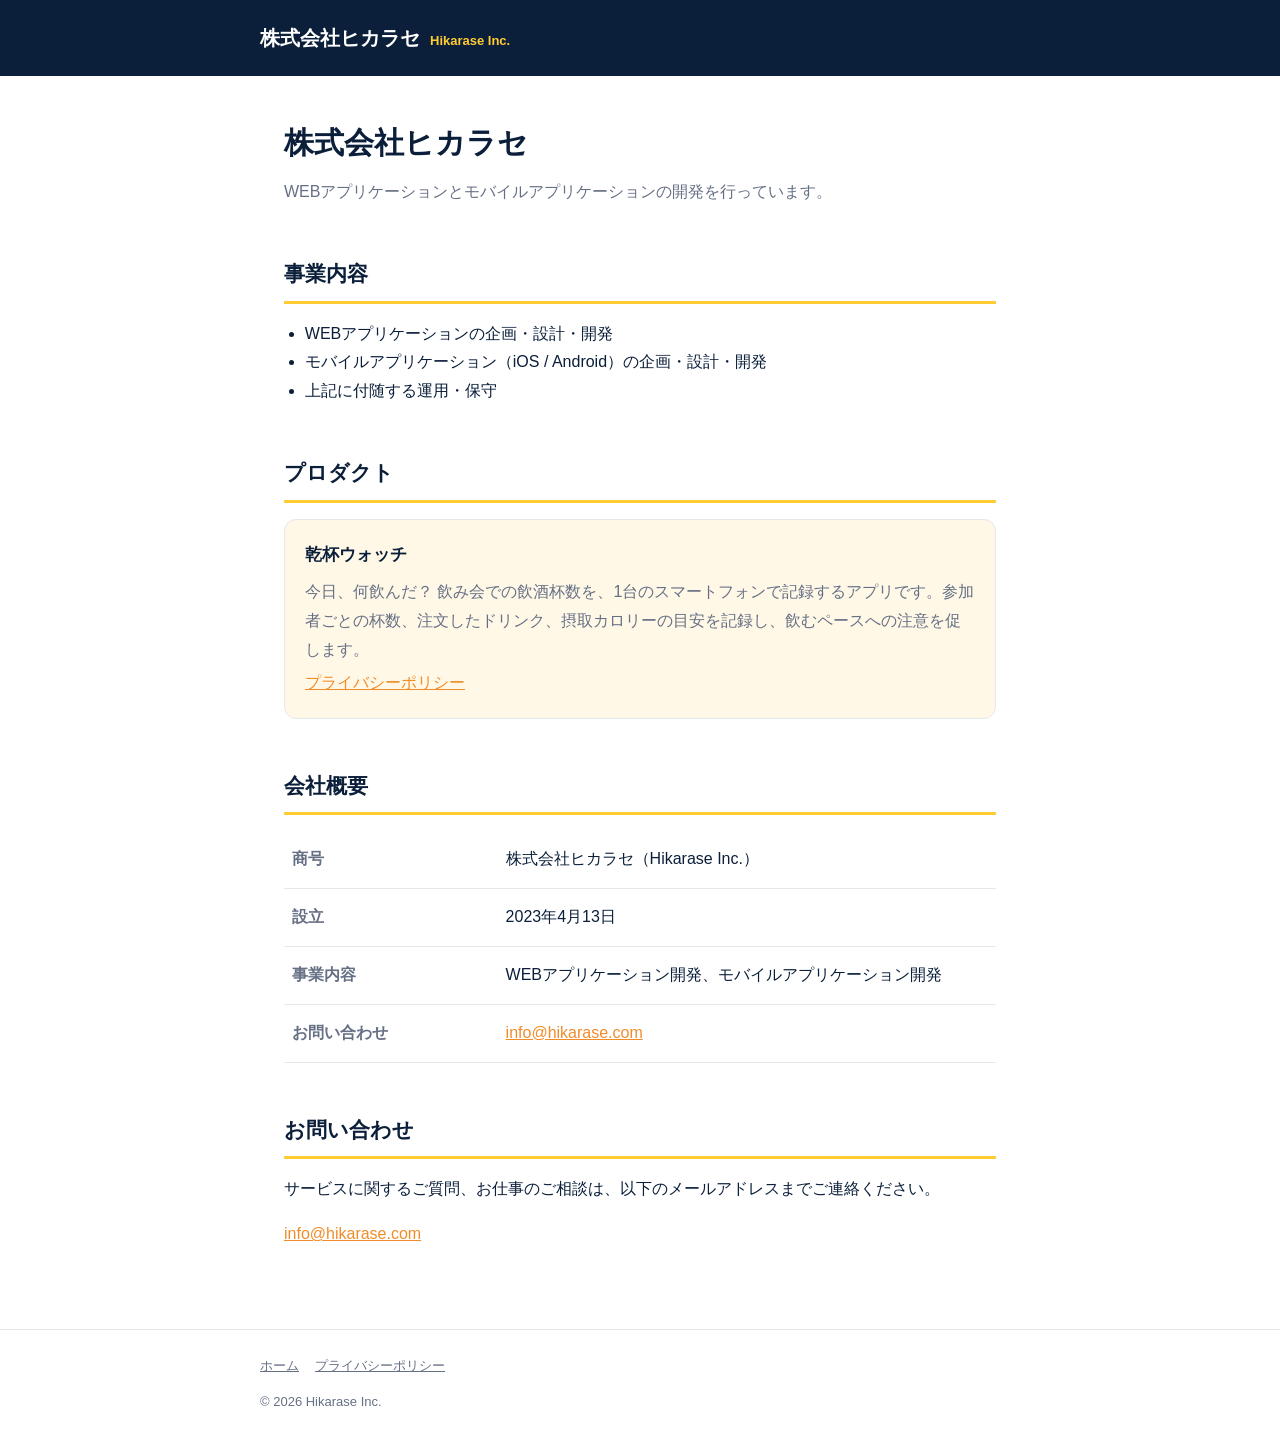
==== index.html @ 6e900e34 "コーポレートサイトを公開 株式会社ヒカラセの会社概要と、乾杯ウォッチのプライバシーポリシーを掲載する。 Apple Developer Program の法人登録には、法人ドメインで公開された 機能す" ====
<!DOCTYPE html>
<html lang="ja">
<head>
<meta charset="utf-8">
<meta name="viewport" content="width=device-width, initial-scale=1">
<title>株式会社ヒカラセ</title>
<meta name="description" content="株式会社ヒカラセは、WEBアプリケーションおよびモバイルアプリケーションの開発を行っています。">
<link rel="stylesheet" href="/style.css">
</head>
<body>
<header>
  <div class="inner">
    <a href="/">株式会社ヒカラセ</a><span class="en">Hikarase Inc.</span>
  </div>
</header>

<main>
  <h1>株式会社ヒカラセ</h1>
  <p class="lead">WEBアプリケーションとモバイルアプリケーションの開発を行っています。</p>

  <h2>事業内容</h2>
  <ul>
    <li>WEBアプリケーションの企画・設計・開発</li>
    <li>モバイルアプリケーション（iOS / Android）の企画・設計・開発</li>
    <li>上記に付随する運用・保守</li>
  </ul>

  <h2>プロダクト</h2>
  <div class="product">
    <h3>乾杯ウォッチ</h3>
    <p>今日、何飲んだ？ 飲み会での飲酒杯数を、1台のスマートフォンで記録するアプリです。参加者ごとの杯数、注文したドリンク、摂取カロリーの目安を記録し、飲むペースへの注意を促します。</p>
    <p><a href="/privacy/">プライバシーポリシー</a></p>
  </div>

  <h2>会社概要</h2>
  <table>
    <tr><th>商号</th><td>株式会社ヒカラセ（Hikarase Inc.）</td></tr>
    <tr><th>設立</th><td>2023年4月13日</td></tr>
    <tr><th>事業内容</th><td>WEBアプリケーション開発、モバイルアプリケーション開発</td></tr>
    <tr><th>お問い合わせ</th><td><a href="mailto:info@hikarase.com">info@hikarase.com</a></td></tr>
  </table>

  <h2>お問い合わせ</h2>
  <p>サービスに関するご質問、お仕事のご相談は、以下のメールアドレスまでご連絡ください。</p>
  <p><a href="mailto:info@hikarase.com">info@hikarase.com</a></p>
</main>

<footer>
  <div class="inner">
    <a href="/">ホーム</a><a href="/privacy/">プライバシーポリシー</a>
    <p>&copy; 2026 Hikarase Inc.</p>
  </div>
</footer>
</body>
</html>
---- style.css ----
:root {
  --navy: #0b1f3a;
  --gold: #ffcc33;
  --orange: #f28c28;
  --cream: #fff8e7;
  --gray: #667085;
  --border: #e4e7ec;
}
* { box-sizing: border-box; }
body {
  margin: 0;
  font-family: -apple-system, BlinkMacSystemFont, "Hiragino Sans", "Noto Sans JP", sans-serif;
  color: var(--navy);
  background: #fff;
  line-height: 1.8;
}
header {
  background: var(--navy);
  color: #fff;
  padding: 20px 24px;
}
header .inner, main, footer .inner {
  max-width: 760px;
  margin: 0 auto;
}
header a { color: #fff; text-decoration: none; font-size: 20px; font-weight: 800; }
header .en { color: var(--gold); font-size: 13px; font-weight: 700; margin-left: 10px; }
main { padding: 40px 24px 64px; }
h1 { font-size: 30px; margin: 0 0 8px; }
h2 {
  font-size: 21px;
  margin: 48px 0 16px;
  padding-bottom: 8px;
  border-bottom: 3px solid var(--gold);
}
h3 { font-size: 17px; margin: 28px 0 8px; }
.lead { color: var(--gray); margin: 0 0 8px; }
table { width: 100%; border-collapse: collapse; margin: 8px 0; }
th, td { text-align: left; padding: 14px 8px; border-bottom: 1px solid var(--border); vertical-align: top; }
th { width: 30%; color: var(--gray); font-weight: 700; white-space: nowrap; }
.product {
  border: 1px solid var(--border);
  border-radius: 12px;
  padding: 20px;
  background: var(--cream);
}
.product h3 { margin-top: 0; }
.product p { margin: 4px 0 0; color: var(--gray); }
a { color: var(--orange); }
footer {
  border-top: 1px solid var(--border);
  padding: 24px;
  color: var(--gray);
  font-size: 13px;
}
footer a { color: var(--gray); margin-right: 16px; }
ul { padding-left: 1.3em; }
@media (max-width: 560px) {
  th, td { display: block; width: 100%; padding: 6px 0; }
  th { border-bottom: none; padding-top: 14px; }
}
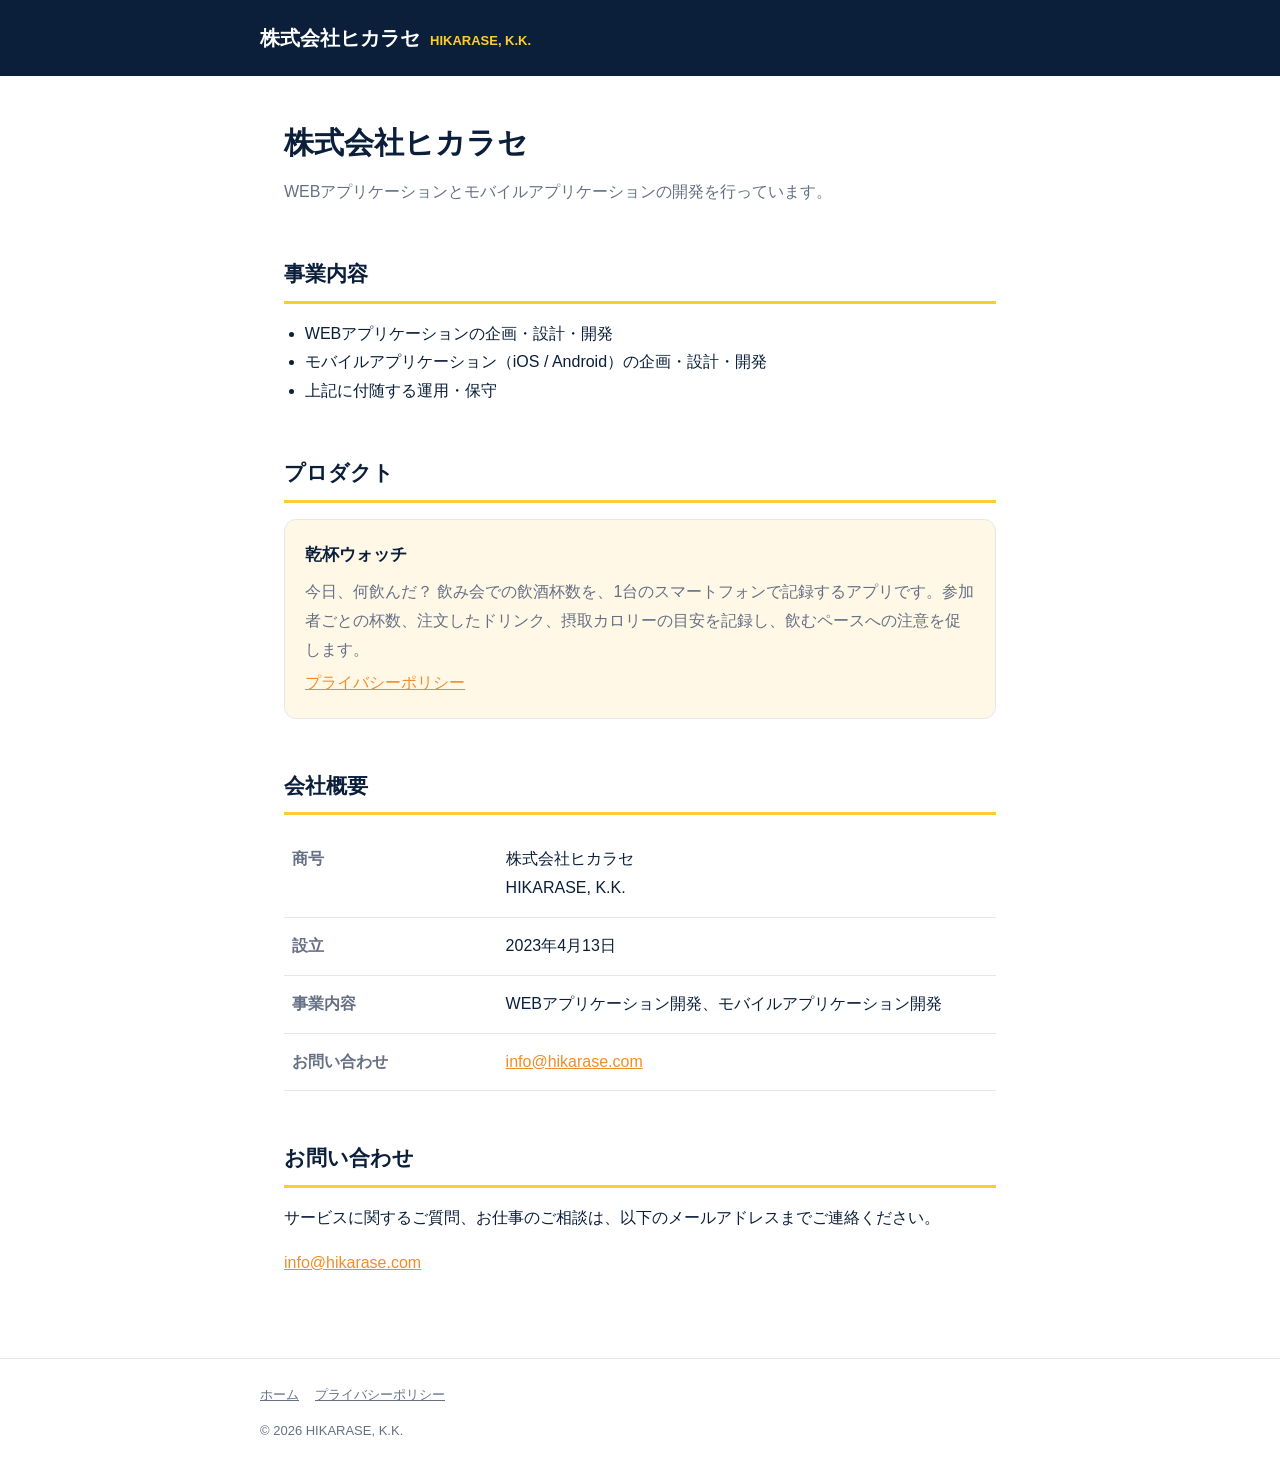
==== commit 803541e3: "法人名の英語表記を D&B の登録に合わせる Dun & Bradstreet に既存レコードがあり、法人名が HIKARASE, K.K. として 登録されていた。K.K. は Kabushiki " ====
--- a/index.html
+++ b/index.html
@@ -10,7 +10,7 @@
 <body>
 <header>
   <div class="inner">
-    <a href="/">株式会社ヒカラセ</a><span class="en">Hikarase Inc.</span>
+    <a href="/">株式会社ヒカラセ</a><span class="en">HIKARASE, K.K.</span>
   </div>
 </header>
 
@@ -34,7 +34,7 @@
 
   <h2>会社概要</h2>
   <table>
-    <tr><th>商号</th><td>株式会社ヒカラセ（Hikarase Inc.）</td></tr>
+    <tr><th>商号</th><td>株式会社ヒカラセ<br>HIKARASE, K.K.</td></tr>
     <tr><th>設立</th><td>2023年4月13日</td></tr>
     <tr><th>事業内容</th><td>WEBアプリケーション開発、モバイルアプリケーション開発</td></tr>
     <tr><th>お問い合わせ</th><td><a href="mailto:info@hikarase.com">info@hikarase.com</a></td></tr>
@@ -48,7 +48,7 @@
 <footer>
   <div class="inner">
     <a href="/">ホーム</a><a href="/privacy/">プライバシーポリシー</a>
-    <p>&copy; 2026 Hikarase Inc.</p>
+    <p>&copy; 2026 HIKARASE, K.K.</p>
   </div>
 </footer>
 </body>
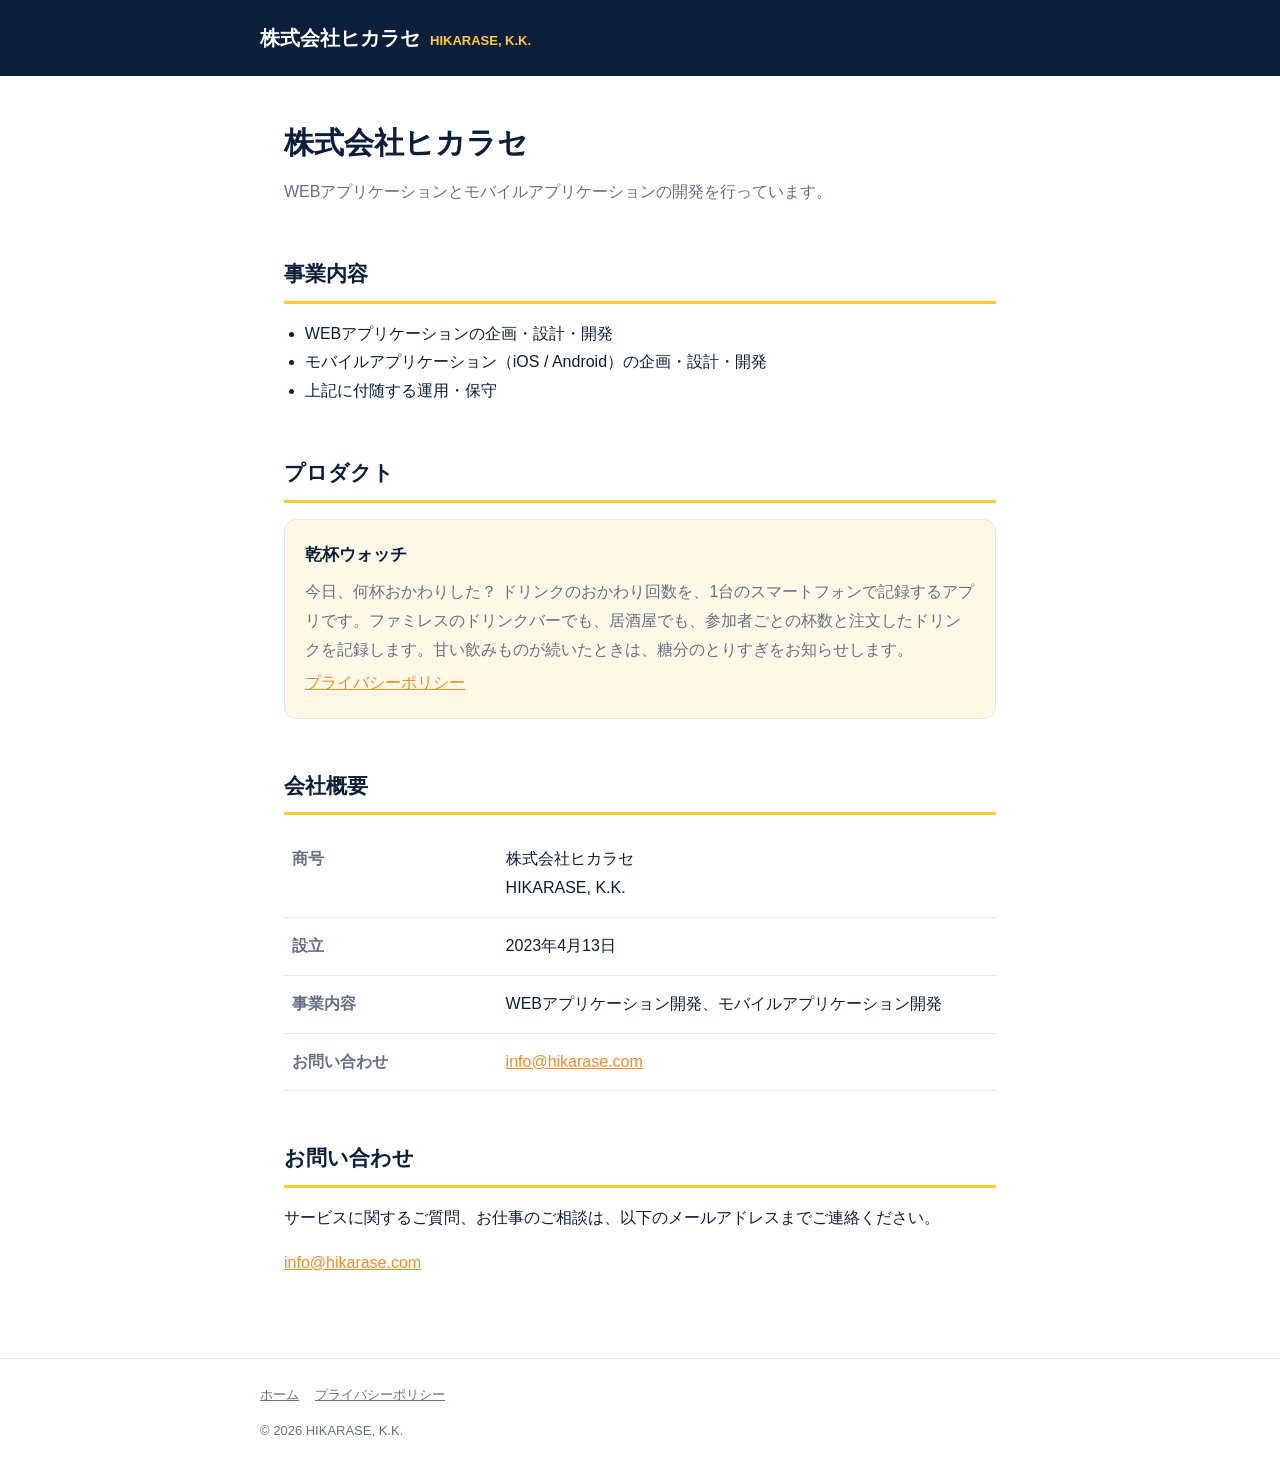
==== commit 6aae9371: "プロダクトの紹介をおかわり記録の主題に書き直す 「飲み会での飲酒杯数を記録」「飲むペースへの注意」と、転換前の 説明のままだった。このページは App Store のサポートURLとして 登録している" ====
--- a/index.html
+++ b/index.html
@@ -28,7 +28,7 @@
   <h2>プロダクト</h2>
   <div class="product">
     <h3>乾杯ウォッチ</h3>
-    <p>今日、何飲んだ？ 飲み会での飲酒杯数を、1台のスマートフォンで記録するアプリです。参加者ごとの杯数、注文したドリンク、摂取カロリーの目安を記録し、飲むペースへの注意を促します。</p>
+    <p>今日、何杯おかわりした？ ドリンクのおかわり回数を、1台のスマートフォンで記録するアプリです。ファミレスのドリンクバーでも、居酒屋でも、参加者ごとの杯数と注文したドリンクを記録します。甘い飲みものが続いたときは、糖分のとりすぎをお知らせします。</p>
     <p><a href="/privacy/">プライバシーポリシー</a></p>
   </div>
 
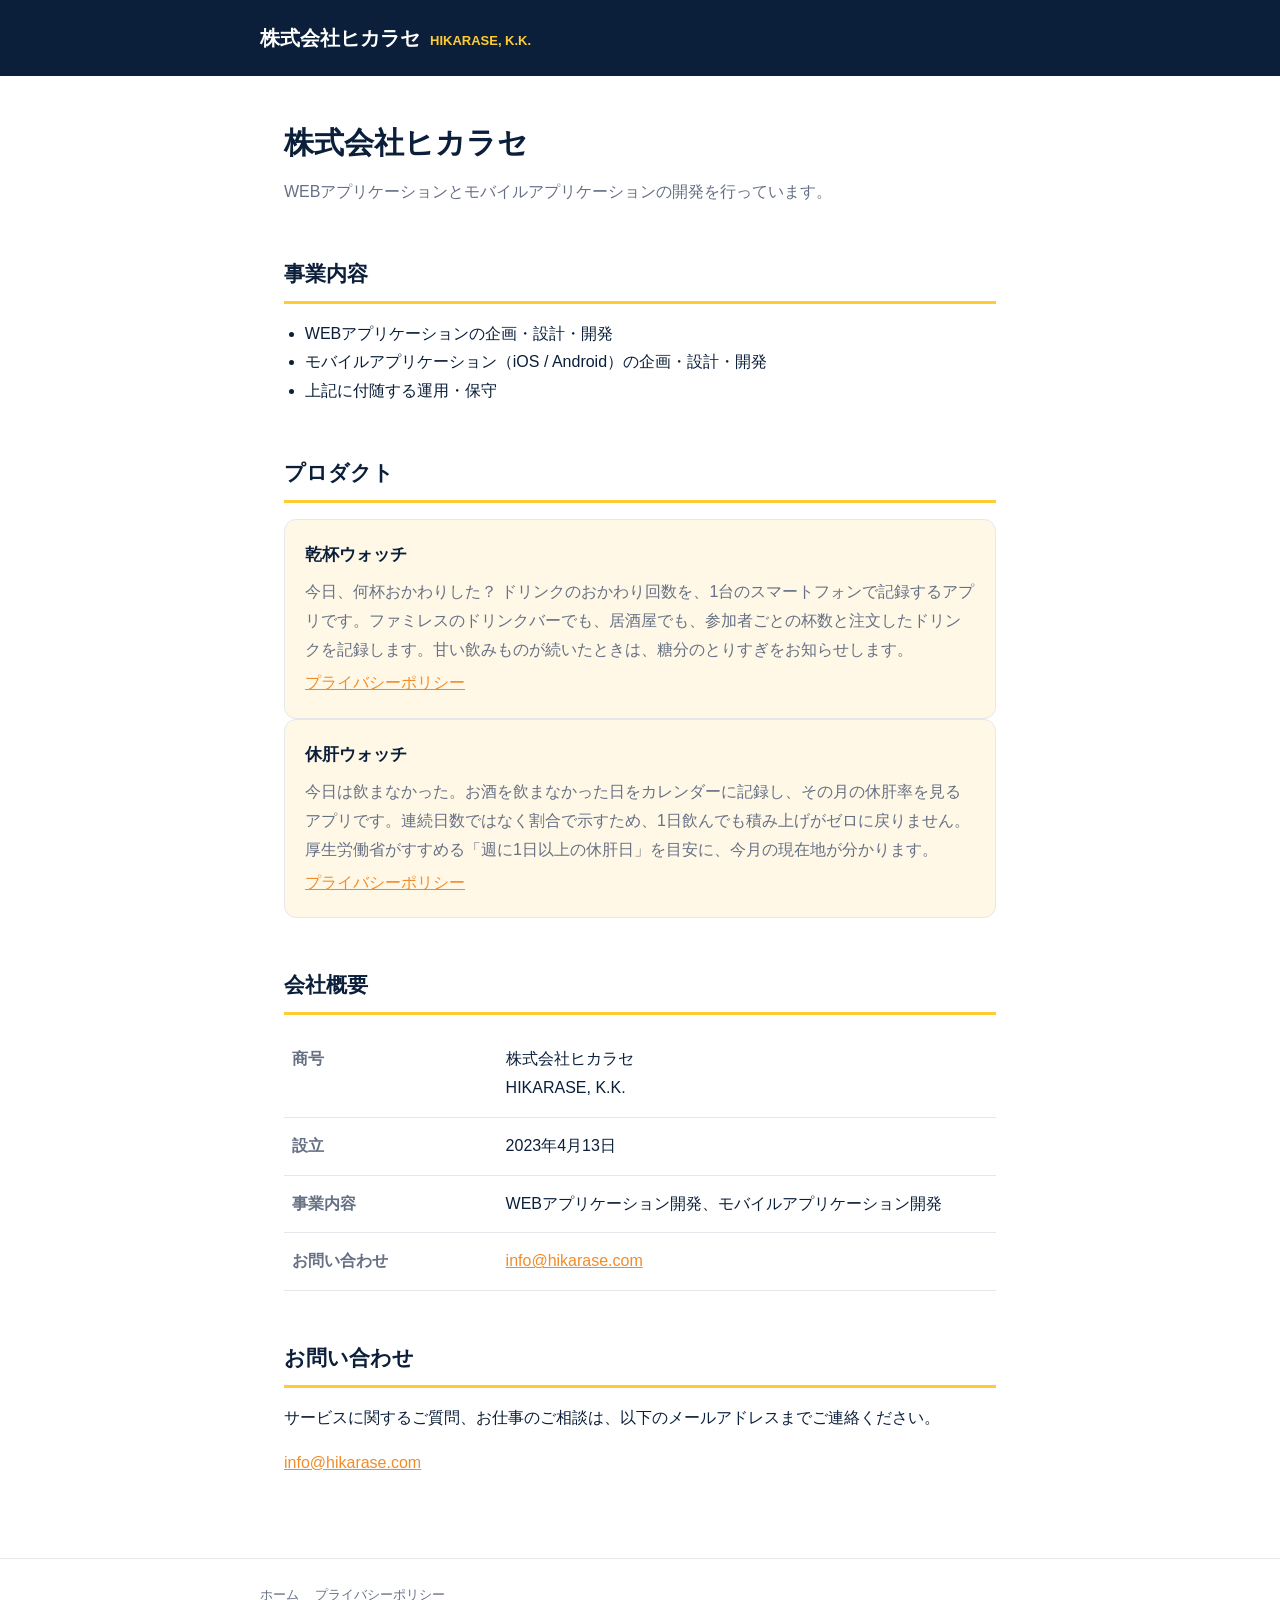
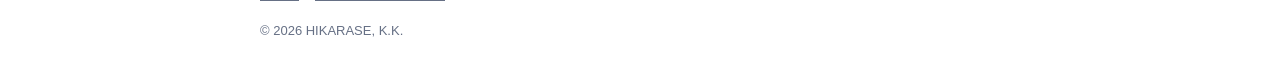
==== commit f04ee84f: "休肝ウォッチのプライバシーポリシーと紹介を追加する App Store のサポートURLとプライバシーポリシーURLに、このサイトを 指定する。ガイドライン 1.5 はサポートURLにそのアプリの情報" ====
--- a/index.html
+++ b/index.html
@@ -32,6 +32,12 @@
     <p><a href="/privacy/">プライバシーポリシー</a></p>
   </div>
 
+  <div class="product">
+    <h3>休肝ウォッチ</h3>
+    <p>今日は飲まなかった。お酒を飲まなかった日をカレンダーに記録し、その月の休肝率を見るアプリです。連続日数ではなく割合で示すため、1日飲んでも積み上げがゼロに戻りません。厚生労働省がすすめる「週に1日以上の休肝日」を目安に、今月の現在地が分かります。</p>
+    <p><a href="/privacy/kyukan/">プライバシーポリシー</a></p>
+  </div>
+
   <h2>会社概要</h2>
   <table>
     <tr><th>商号</th><td>株式会社ヒカラセ<br>HIKARASE, K.K.</td></tr>
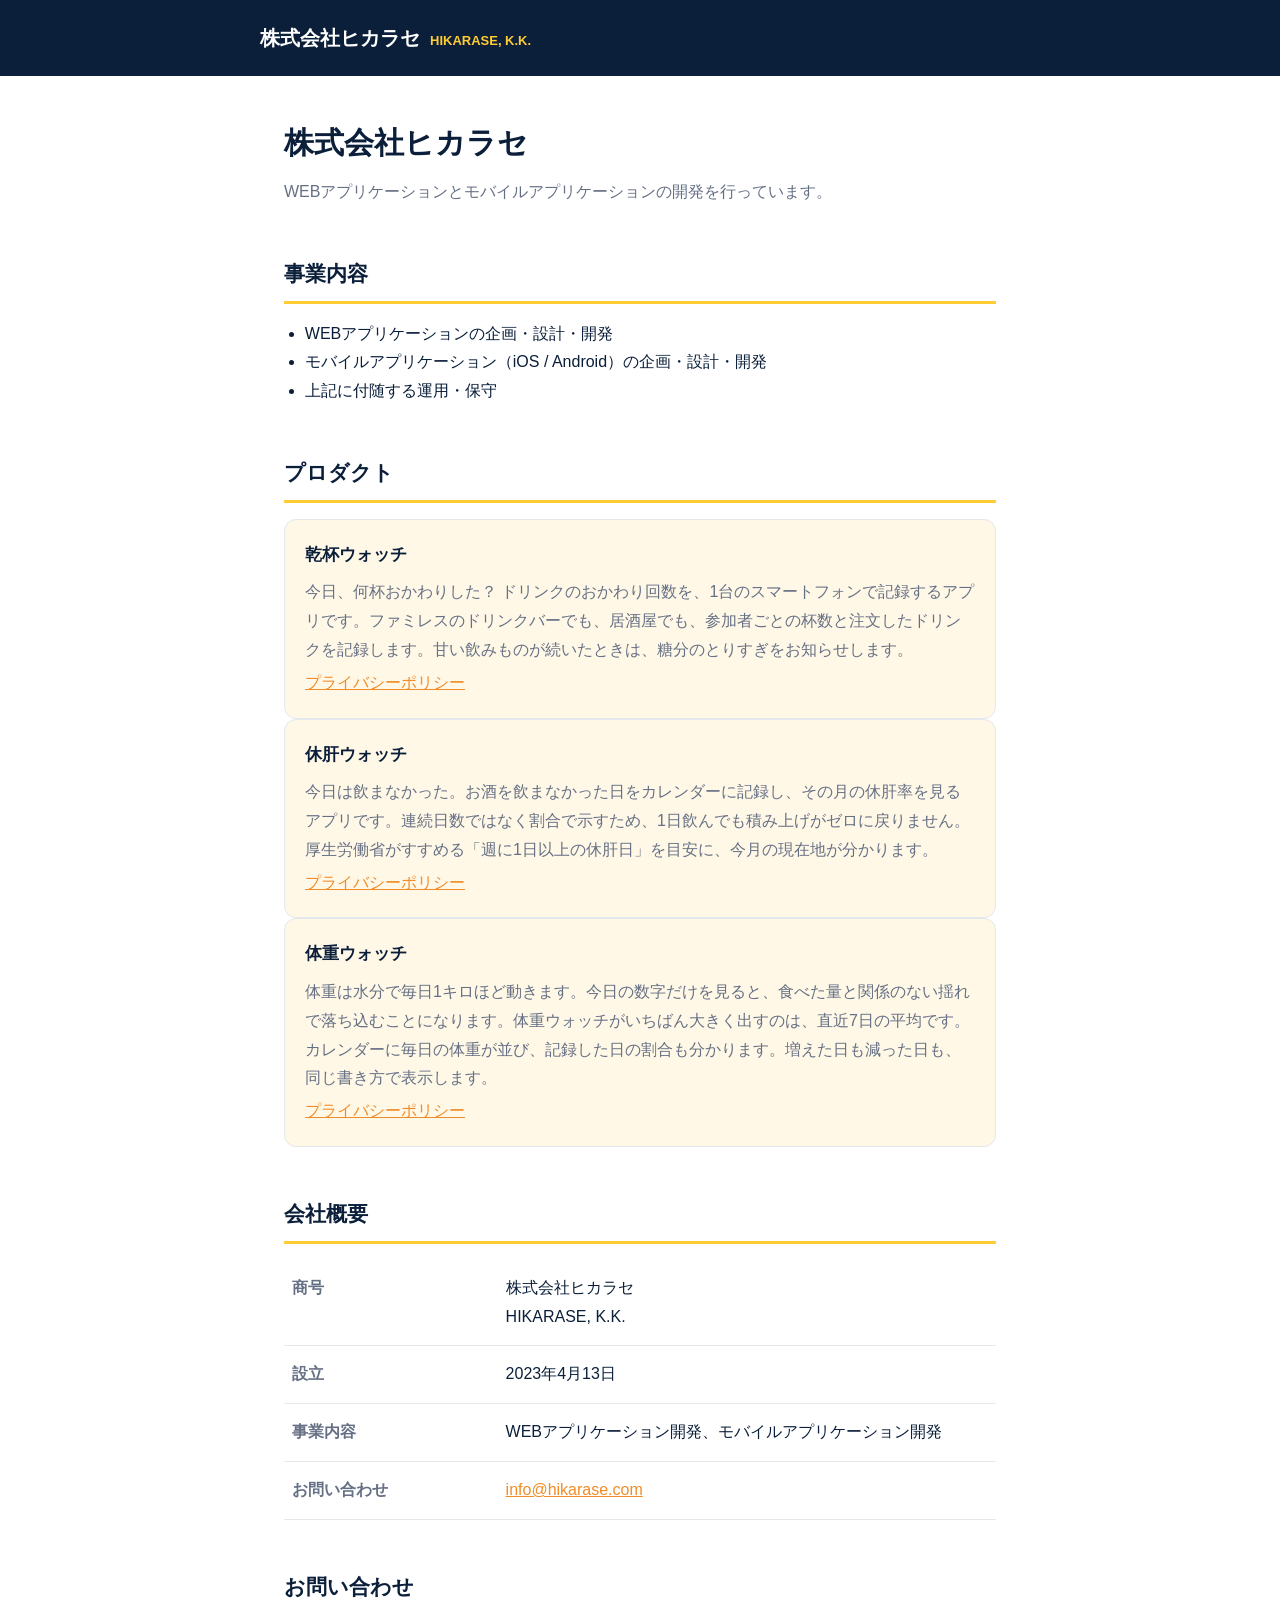
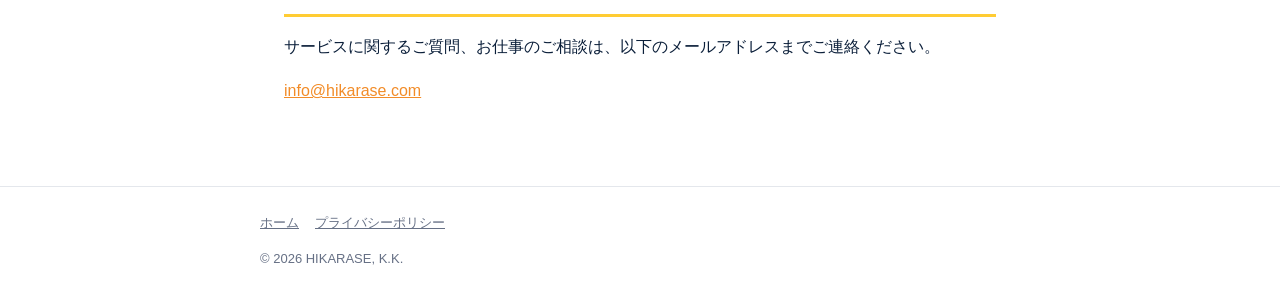
==== commit 36dc61c2: "体重ウォッチのプライバシーポリシーを置く App Store の提出に必要。休肝ウォッチのページと同じ体裁にした。  体重ウォッチ固有の記述を3つ入れた。バックアップが無いので機種変更で 記録が失われ" ====
--- a/index.html
+++ b/index.html
@@ -38,6 +38,12 @@
     <p><a href="/privacy/kyukan/">プライバシーポリシー</a></p>
   </div>
 
+  <div class="product">
+    <h3>体重ウォッチ</h3>
+    <p>体重は水分で毎日1キロほど動きます。今日の数字だけを見ると、食べた量と関係のない揺れで落ち込むことになります。体重ウォッチがいちばん大きく出すのは、直近7日の平均です。カレンダーに毎日の体重が並び、記録した日の割合も分かります。増えた日も減った日も、同じ書き方で表示します。</p>
+    <p><a href="/privacy/taiju/">プライバシーポリシー</a></p>
+  </div>
+
   <h2>会社概要</h2>
   <table>
     <tr><th>商号</th><td>株式会社ヒカラセ<br>HIKARASE, K.K.</td></tr>
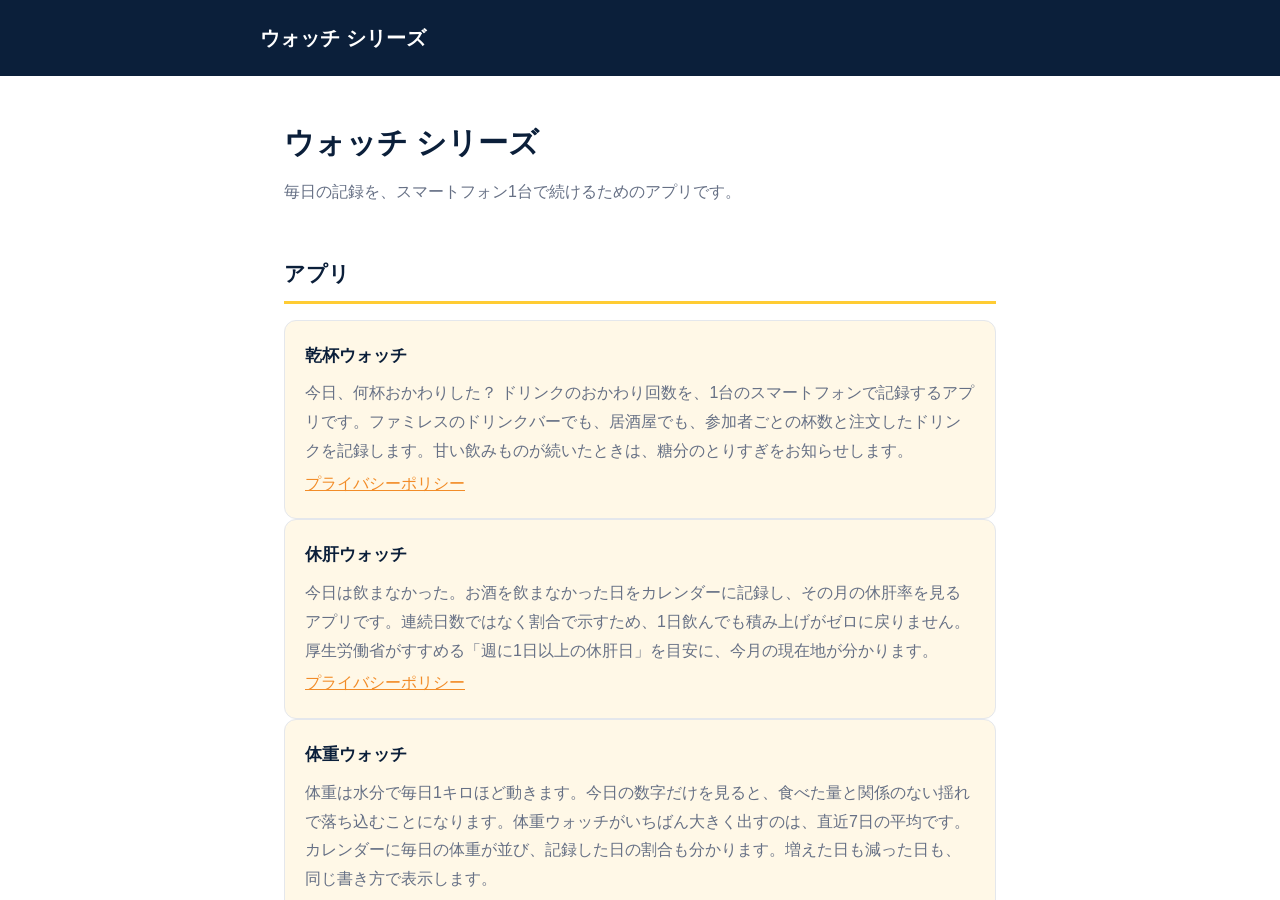
==== commit cd201c7a: "アプリのページを /mobile-app/ に分け、サイトから社名を外す 社名で検索すると登記住所（代表者の自宅）が出るため、サイトに社名を載せない。 社名は Apple の法人登録の時点では「組織の" ====
--- a/index.html
+++ b/index.html
@@ -2,66 +2,11 @@
 <html lang="ja">
 <head>
 <meta charset="utf-8">
-<meta name="viewport" content="width=device-width, initial-scale=1">
-<title>株式会社ヒカラセ</title>
-<meta name="description" content="株式会社ヒカラセは、WEBアプリケーションおよびモバイルアプリケーションの開発を行っています。">
-<link rel="stylesheet" href="/style.css">
+<title>ウォッチ シリーズ</title>
+<meta http-equiv="refresh" content="0; url=/mobile-app/">
+<link rel="canonical" href="https://hikarase.com/mobile-app/">
 </head>
 <body>
-<header>
-  <div class="inner">
-    <a href="/">株式会社ヒカラセ</a><span class="en">HIKARASE, K.K.</span>
-  </div>
-</header>
-
-<main>
-  <h1>株式会社ヒカラセ</h1>
-  <p class="lead">WEBアプリケーションとモバイルアプリケーションの開発を行っています。</p>
-
-  <h2>事業内容</h2>
-  <ul>
-    <li>WEBアプリケーションの企画・設計・開発</li>
-    <li>モバイルアプリケーション（iOS / Android）の企画・設計・開発</li>
-    <li>上記に付随する運用・保守</li>
-  </ul>
-
-  <h2>プロダクト</h2>
-  <div class="product">
-    <h3>乾杯ウォッチ</h3>
-    <p>今日、何杯おかわりした？ ドリンクのおかわり回数を、1台のスマートフォンで記録するアプリです。ファミレスのドリンクバーでも、居酒屋でも、参加者ごとの杯数と注文したドリンクを記録します。甘い飲みものが続いたときは、糖分のとりすぎをお知らせします。</p>
-    <p><a href="/privacy/">プライバシーポリシー</a></p>
-  </div>
-
-  <div class="product">
-    <h3>休肝ウォッチ</h3>
-    <p>今日は飲まなかった。お酒を飲まなかった日をカレンダーに記録し、その月の休肝率を見るアプリです。連続日数ではなく割合で示すため、1日飲んでも積み上げがゼロに戻りません。厚生労働省がすすめる「週に1日以上の休肝日」を目安に、今月の現在地が分かります。</p>
-    <p><a href="/privacy/kyukan/">プライバシーポリシー</a></p>
-  </div>
-
-  <div class="product">
-    <h3>体重ウォッチ</h3>
-    <p>体重は水分で毎日1キロほど動きます。今日の数字だけを見ると、食べた量と関係のない揺れで落ち込むことになります。体重ウォッチがいちばん大きく出すのは、直近7日の平均です。カレンダーに毎日の体重が並び、記録した日の割合も分かります。増えた日も減った日も、同じ書き方で表示します。</p>
-    <p><a href="/privacy/taiju/">プライバシーポリシー</a></p>
-  </div>
-
-  <h2>会社概要</h2>
-  <table>
-    <tr><th>商号</th><td>株式会社ヒカラセ<br>HIKARASE, K.K.</td></tr>
-    <tr><th>設立</th><td>2023年4月13日</td></tr>
-    <tr><th>事業内容</th><td>WEBアプリケーション開発、モバイルアプリケーション開発</td></tr>
-    <tr><th>お問い合わせ</th><td><a href="mailto:info@hikarase.com">info@hikarase.com</a></td></tr>
-  </table>
-
-  <h2>お問い合わせ</h2>
-  <p>サービスに関するご質問、お仕事のご相談は、以下のメールアドレスまでご連絡ください。</p>
-  <p><a href="mailto:info@hikarase.com">info@hikarase.com</a></p>
-</main>
-
-<footer>
-  <div class="inner">
-    <a href="/">ホーム</a><a href="/privacy/">プライバシーポリシー</a>
-    <p>&copy; 2026 HIKARASE, K.K.</p>
-  </div>
-</footer>
+<p><a href="/mobile-app/">ウォッチ シリーズ</a></p>
 </body>
 </html>
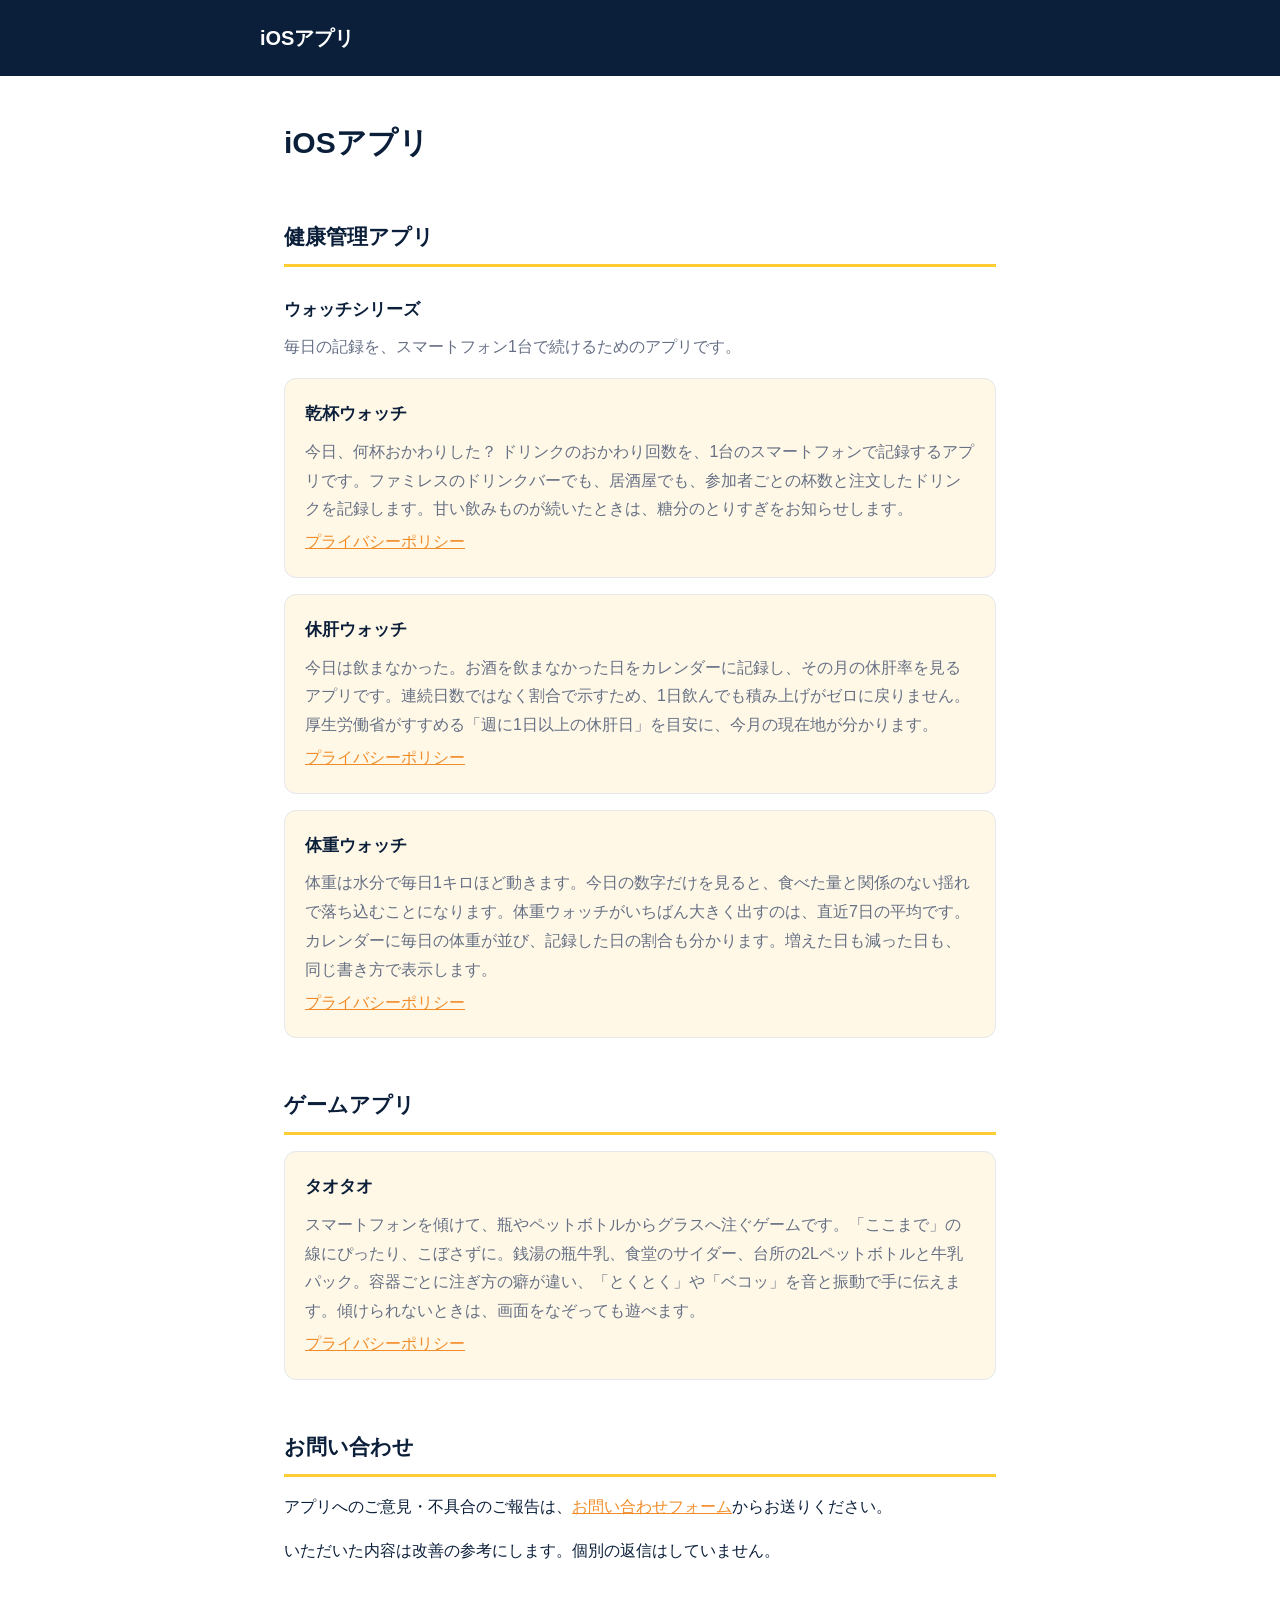
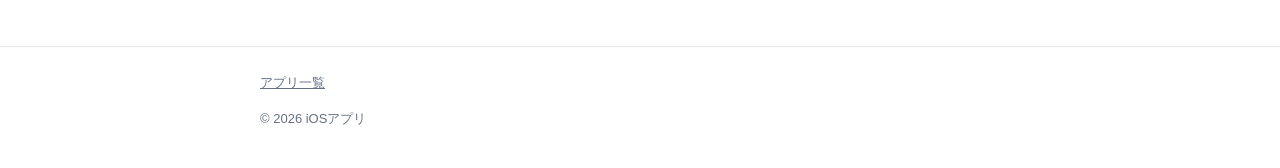
==== commit 2e8822b0: "フッターと転送ページの名前を「iOSアプリ」に揃える ヘッダーとアプリ一覧の見出しを「iOSアプリ」にしたのに、フッターの著作権表示と トップの転送ページには「ウォッチ シリーズ」が残っていた。ゲーム" ====
--- a/index.html
+++ b/index.html
@@ -2,11 +2,11 @@
 <html lang="ja">
 <head>
 <meta charset="utf-8">
-<title>ウォッチ シリーズ</title>
+<title>iOSアプリ</title>
 <meta http-equiv="refresh" content="0; url=/mobile-app/">
 <link rel="canonical" href="https://hikarase.com/mobile-app/">
 </head>
 <body>
-<p><a href="/mobile-app/">ウォッチ シリーズ</a></p>
+<p><a href="/mobile-app/">iOSアプリ</a></p>
 </body>
 </html>
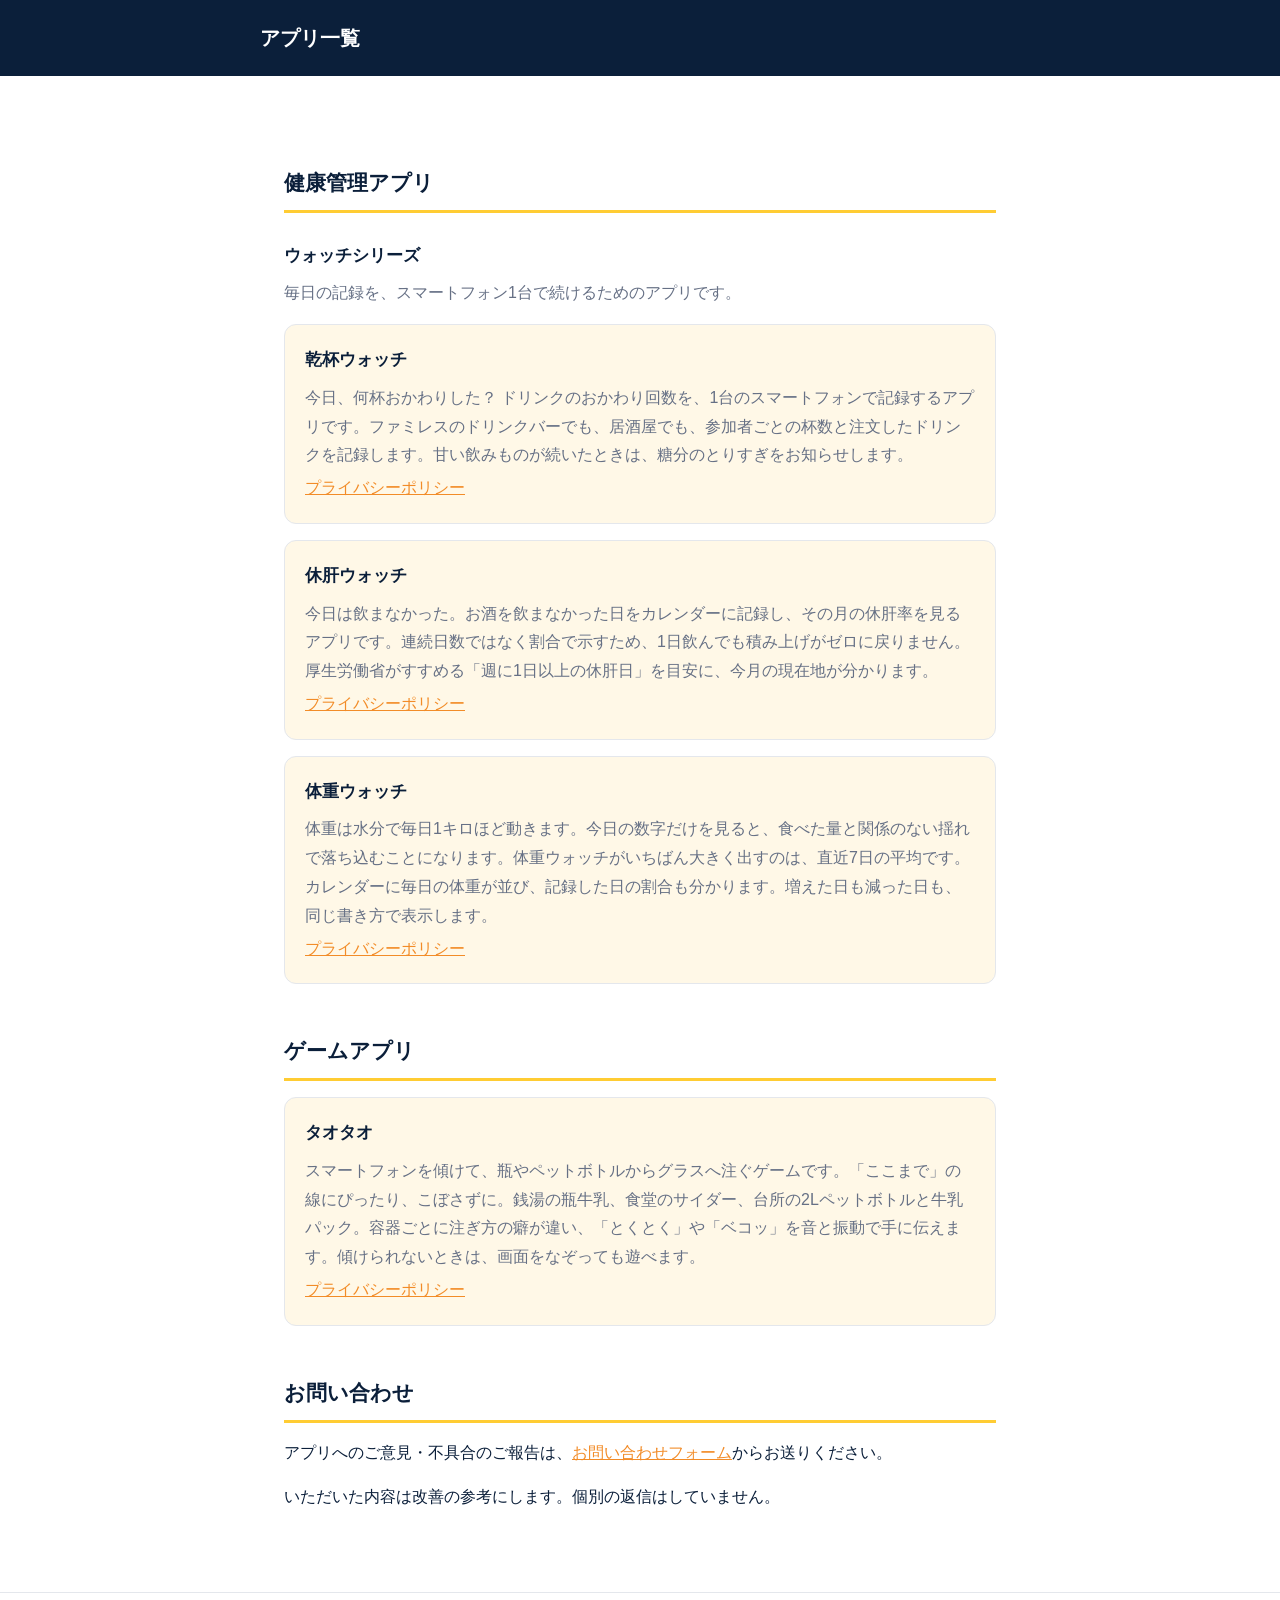
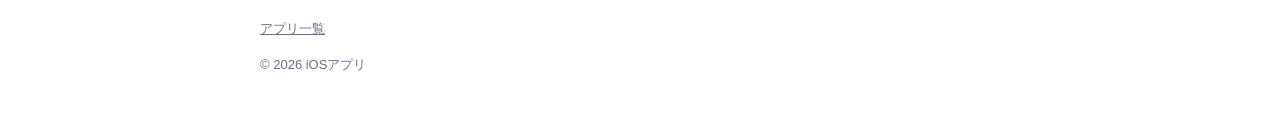
==== commit 15473ca7: "全ページを検索結果に出さないよう noindex を付ける Co-Authored-By: Claude Opus 5.5 <noreply@anthropic.com>" ====
--- a/index.html
+++ b/index.html
@@ -2,6 +2,7 @@
 <html lang="ja">
 <head>
 <meta charset="utf-8">
+<meta name="robots" content="noindex">
 <title>iOSアプリ</title>
 <meta http-equiv="refresh" content="0; url=/mobile-app/">
 <link rel="canonical" href="https://hikarase.com/mobile-app/">
